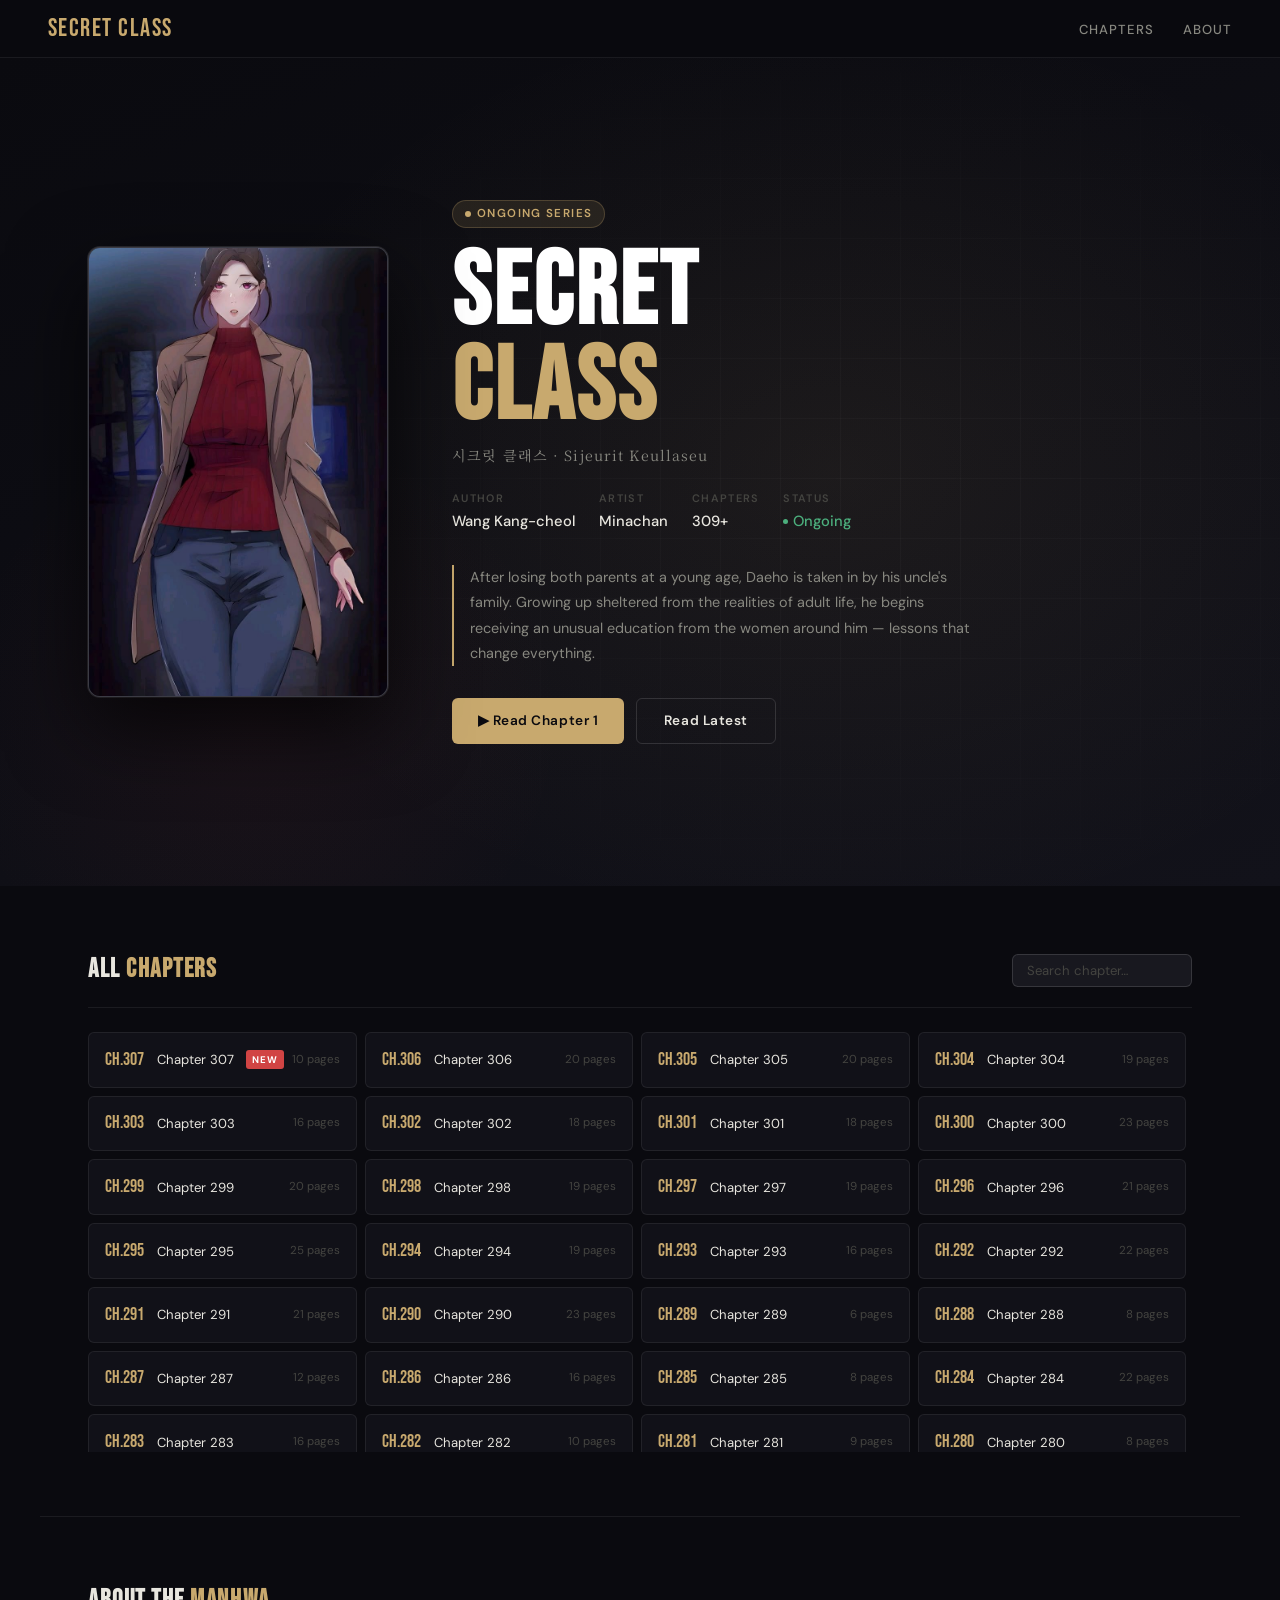
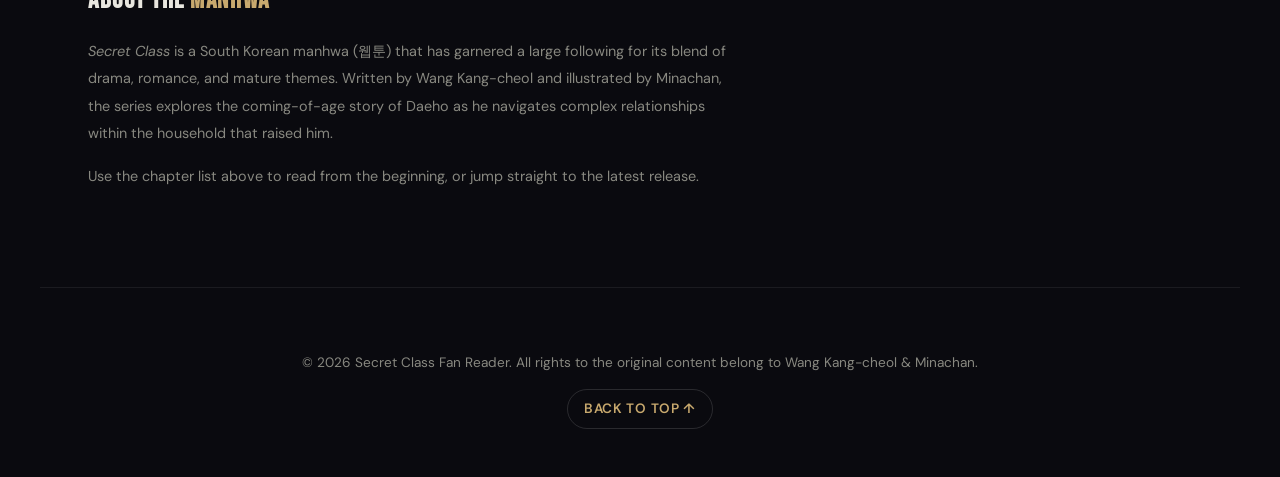
==== index.html @ 55ec83dc "Configure CDN for image hosting" ====
<!DOCTYPE html>
<html lang="en">
<head>
<meta charset="UTF-8" />
<meta name="viewport" content="width=device-width, initial-scale=1.0" />
<title>Secret Class – Read Manhwa Online Free</title>
<meta name="description" content="Read Secret Class manhwa online for free in English. All chapters available with fastest updates." />
<meta property="og:title" content="Secret Class – Read Manhwa Online Free" />
<meta property="og:description" content="Read Secret Class manhwa online for free. Fast updates, all chapters." />
<meta property="og:type" content="website" />
<meta property="og:url" content="https://readsecretclassonline.com/" />
<meta property="og:image" content="https://images.readsecretclassonline.com/web-app-manifest-512x512.png" />
<link rel="canonical" href="https://readsecretclassonline.com/" />
<link rel="icon" type="image/x-icon" href="/favicon.ico" />
<link rel="icon" type="image/png" sizes="96x96" href="/favicon-96x96.png" />
<link rel="icon" type="image/svg+xml" href="/favicon.svg" />
<link rel="apple-touch-icon" sizes="180x180" href="/apple-touch-icon.png" />
<link rel="manifest" href="/site.webmanifest" />
<meta name="theme-color" content="#0e0e0e" />
<meta name="twitter:card" content="summary_large_image" />
<meta name="twitter:title" content="Secret Class – Read Manhwa Online Free" />
<meta name="twitter:description" content="Read Secret Class manhwa online for free. Fast updates, all chapters." />

<link rel="preconnect" href="https://fonts.googleapis.com" />
<link rel="preconnect" href="https://fonts.gstatic.com" crossorigin />
<link href="https://fonts.googleapis.com/css2?family=Bebas+Neue&family=Noto+Serif+KR:wght@400;600&family=DM+Sans:wght@300;400;500;600&display=swap" rel="stylesheet" />
<link rel="stylesheet" href="assets/styles.css" />

<!-- Series-level structured data — reader.js enhances with chapter list at runtime -->
<script type="application/ld+json">
{
  "@context": "https://schema.org",
  "@type":    "ComicSeries",
  "name":     "Secret Class",
  "author":   "Wang Kang-cheol",
  "artist":   "Minachan",
  "genre":    ["Romance", "Drama", "Mature", "School Life", "Slice of Life"],
  "status":   "Ongoing"
}
</script>
</head>
<body>

<!-- NAV -->
<nav class="nav">
  <a href="/" class="nav-brand">Secret Class</a>
  <ul class="nav-links">
    <li><a href="#chapters">Chapters</a></li>
    <li><a href="#about">About</a></li>
  </ul>
</nav>

<!-- HERO -->
<header class="hero" id="home">
  <div class="hero-bg"></div>
  <div class="hero-inner">

    <div class="hero-cover">
  <img src="assets/cover.webp" alt="Secret Class cover art" class="hero-cover-img">
</div>

    <div class="hero-content">
      <div class="hero-badge">
        <div class="dot"></div>
        Ongoing Series
      </div>

      <h1 class="hero-title">SECRET<br/><span>CLASS</span></h1>
      <p class="hero-subtitle">시크릿 클래스 · Sijeurit Keullaseu</p>

      <div class="hero-meta">
        <div class="meta-item">
          <span class="meta-label">Author</span>
          <span class="meta-value">Wang Kang-cheol</span>
        </div>
        <div class="meta-item">
          <span class="meta-label">Artist</span>
          <span class="meta-value">Minachan</span>
        </div>
        <div class="meta-item">
          <span class="meta-label">Chapters</span>
          <span class="meta-value" id="chapters-count">…</span>
        </div>
        <div class="meta-item">
          <span class="meta-label">Status</span>
          <span class="meta-value status-ongoing">
            <div class="status-dot"></div> Ongoing
          </span>
        </div>
        <div class="meta-item" id="last-update-wrap" style="display:none;">
          <span class="meta-label">Last Read</span>
          <span class="meta-value" id="last-read">
            <a href="#" id="last-read-link">—</a>
          </span>
        </div>
      </div>

      <p class="hero-desc">
        After losing both parents at a young age, Daeho is taken in by his uncle's family.
        Growing up sheltered from the realities of adult life, he begins receiving an unusual
        education from the women around him — lessons that change everything.
      </p>

      <div class="hero-actions">
        <a href="/chapter/001/" class="btn btn-primary" id="btn-chapter-1">
          ▶ Read Chapter 1
        </a>
        <a href="#" class="btn btn-ghost" id="btn-latest">
          Read Latest
        </a>
        <a href="#" class="btn btn-ghost" id="btn-continue" style="display:none;">
          ↪ Continue Reading
        </a>
      </div>
    </div>

  </div>
</header>

<!-- CHAPTER LIST (server-rendered, indexed by Google) -->
<main>
  <section class="section" id="chapters">
    <div class="section-header">
      <h2 class="section-title">All <span>Chapters</span></h2>
      <div class="chapter-search">
        <input
          class="search-input"
          type="search"
          placeholder="Search chapter…"
          id="search-box"
          autocomplete="off"
          aria-label="Filter chapter list"
        />
      </div>
    </div>

    <div class="chapter-grid" id="chapter-grid">
      <!-- JS appends <a class="chapter-item"> tags here. We also render a
           static fallback below for crawlers + JS-off visitors. -->
      <noscript>
        <p style="color:var(--muted);">
          This site needs JavaScript to render the chapter list.
          Please enable JavaScript, or <a href="chapters.json" style="color:var(--accent);">view the chapter manifest directly</a>.
        </p>
      </noscript>
    </div>
  </section>

  <section class="section" id="about" style="border-top: 1px solid var(--border);">
    <div style="max-width:640px;">
      <h2 class="section-title" style="margin-bottom:1rem;">About the <span>Manhwa</span></h2>
      <p style="color:var(--muted); line-height:1.9; font-size:0.9rem;">
        <em>Secret Class</em> is a South Korean manhwa (웹툰) that has garnered a large following
        for its blend of drama, romance, and mature themes. Written by Wang Kang-cheol and
        illustrated by Minachan, the series explores the coming-of-age story of Daeho as he
        navigates complex relationships within the household that raised him.
      </p>
      <p style="color:var(--muted); line-height:1.9; font-size:0.9rem; margin-top:1rem;">
        Use the chapter list above to read from the beginning, or jump straight to the latest release.
      </p>
    </div>
  </section>
</main>

<!-- FOOTER -->
<footer>
  <span>© 2026 Secret Class Fan Reader. All rights to the original content belong to Wang Kang-cheol &amp; Minachan.</span>
  <span><a href="#">Back to top ↑</a></span>
</footer>

<button class="back-to-top" id="back-to-top" aria-label="Back to top">
  <svg width="24" height="24" viewBox="0 0 24 24" fill="none" stroke="currentColor" stroke-width="2" stroke-linecap="round" stroke-linejoin="round"><path d="M18 15l-6-6-6 6"/></svg>
</button>

<!-- Landing-page enhancements: fetch chapters.json, render list, wire CTAs -->
<script src="assets/landing.js"></script>
</body>
</html>
---- assets/styles.css ----
/* ─── TOKENS ─────────────────────────────────────────────── */
:root {
  --bg:        #0a0a0f;
  --bg2:       #111118;
  --bg3:       #18181f;
  --surface:   #1e1e28;
  --border:    rgba(255,255,255,0.07);
  --border2:   rgba(255,255,255,0.13);
  --accent:    #c8a96e;
  --accent2:   #e8c98e;
  --red:       #d14444;
  --text:      #e8e6df;
  --muted:     #888880;
  --faint:     #444440;
  --radius:    6px;
  --radius-lg: 12px;
}

*, *::before, *::after { box-sizing: border-box; margin: 0; padding: 0; }

html { scroll-behavior: smooth; }

@media (max-width: 640px) {
  html { scroll-behavior: auto; }
}

body {
  background: var(--bg);
  color: var(--text);
  font-family: 'DM Sans', sans-serif;
  font-size: 15px;
  line-height: 1.6;
  min-height: 100vh;
}

a { color: inherit; text-decoration: none; }
img { display: block; max-width: 100%; }

/* ─── NAV ─────────────────────────────────────────────────── */
.nav {
  position: sticky; top: 0; z-index: 100;
  background: rgba(10,10,15,0.88);
  backdrop-filter: blur(14px);
  border-bottom: 1px solid var(--border);
  padding: 0 clamp(1rem, 4vw, 3rem);
  display: flex; align-items: center; justify-content: space-between;
  height: 58px;
}

.nav-brand {
  font-family: 'Bebas Neue', sans-serif;
  font-size: 1.55rem;
  letter-spacing: 0.06em;
  color: var(--accent);
}

.nav-links {
  display: flex; gap: 1.8rem;
  list-style: none;
}

.nav-links a {
  font-size: 0.82rem;
  font-weight: 500;
  letter-spacing: 0.08em;
  text-transform: uppercase;
  color: var(--muted);
  transition: color .2s;
}
.nav-links a:hover { color: var(--accent); }

/* ─── HERO ────────────────────────────────────────────────── */
.hero {
  position: relative;
  min-height: 92vh;
  display: flex; align-items: center;
  overflow: hidden;
}

.hero-bg {
  position: absolute; inset: 0;
  background:
    radial-gradient(ellipse 70% 80% at 65% 50%, rgba(200,169,110,0.08) 0%, transparent 70%),
    radial-gradient(ellipse 40% 60% at 20% 80%, rgba(209,68,68,0.06) 0%, transparent 60%),
    linear-gradient(160deg, #0a0a0f 0%, #12121a 100%);
}

.hero-bg::after {
  content: '';
  position: absolute; inset: 0;
  background-image:
    linear-gradient(var(--border) 1px, transparent 1px),
    linear-gradient(90deg, var(--border) 1px, transparent 1px);
  background-size: 60px 60px;
  mask-image: radial-gradient(ellipse 80% 80% at 70% 50%, black 0%, transparent 70%);
  opacity: 0.4;
}

.hero-inner {
  position: relative;
  display: flex; align-items: center; gap: 5vw;
  width: 100%; max-width: 1200px;
  margin: 0 auto;
  padding: clamp(3rem,8vh,6rem) clamp(1rem,4vw,3rem);
}

.hero-cover {
  flex: 0 0 auto;
  width: clamp(200px, 24vw, 300px);
  aspect-ratio: 2/3;
  background: var(--surface);
  border-radius: var(--radius-lg);
  border: 1px solid var(--border2);
  overflow: hidden;
  position: relative;
  box-shadow: 0 30px 80px rgba(0,0,0,0.7), 0 0 0 1px var(--border2);
}

.hero-cover-placeholder {
  position: absolute; inset: 0;
  display: flex; flex-direction: column;
  align-items: center; justify-content: center; gap: 10px;
  background: linear-gradient(145deg, #1a1a24 0%, #0f0f16 100%);
  color: var(--faint);
  font-size: 0.72rem;
  letter-spacing: 0.1em;
  text-transform: uppercase;
}

.cover-art-label {
  font-family: 'Bebas Neue', sans-serif;
  font-size: 2.8rem;
  color: var(--border2);
  letter-spacing: 0.05em;
  text-align: center;
  line-height: 1;
  padding: 0 1rem;
}

.hero-content { flex: 1 1 0; min-width: 0; }

.hero-badge {
  display: inline-flex; align-items: center; gap: 6px;
  background: rgba(200,169,110,0.12);
  border: 1px solid rgba(200,169,110,0.25);
  color: var(--accent);
  font-size: 0.72rem;
  font-weight: 600;
  letter-spacing: 0.12em;
  text-transform: uppercase;
  padding: 4px 12px;
  border-radius: 20px;
  margin-bottom: 1.2rem;
}

.dot { width: 6px; height: 6px; border-radius: 50%; background: var(--accent); animation: pulse 2s infinite; }
@keyframes pulse { 0%,100% { opacity: 1; } 50% { opacity: 0.3; } }

.hero-title {
  font-family: 'Bebas Neue', sans-serif;
  font-size: clamp(3.5rem, 8vw, 7rem);
  letter-spacing: 0.03em;
  line-height: 0.92;
  color: #fff;
  margin-bottom: 0.5rem;
}

.hero-title span { color: var(--accent); }

.hero-subtitle {
  font-family: 'Noto Serif KR', serif;
  font-size: 0.88rem;
  color: var(--muted);
  letter-spacing: 0.08em;
  margin-bottom: 1.5rem;
}

.hero-meta {
  display: flex; flex-wrap: wrap; gap: 1.5rem;
  margin-bottom: 2rem;
}

.meta-item { display: flex; flex-direction: column; gap: 2px; }
.meta-label { font-size: 0.68rem; font-weight: 600; letter-spacing: 0.12em; text-transform: uppercase; color: var(--faint); }
.meta-value { font-size: 0.92rem; font-weight: 500; color: var(--text); }

.status-ongoing {
  color: #4caf7d;
  display: flex; align-items: center; gap: 5px;
}
.status-dot { width: 5px; height: 5px; border-radius: 50%; background: #4caf7d; animation: pulse 2s infinite; }

.hero-desc {
  font-size: 0.9rem;
  color: var(--muted);
  line-height: 1.75;
  max-width: 520px;
  margin-bottom: 2rem;
  border-left: 2px solid var(--accent);
  padding-left: 1rem;
}

.hero-actions {
  display: flex; flex-wrap: wrap; gap: 0.75rem;
}

.btn {
  display: inline-flex; align-items: center; gap: 8px;
  padding: 0.7rem 1.6rem;
  border-radius: var(--radius);
  font-size: 0.85rem;
  font-weight: 600;
  letter-spacing: 0.04em;
  cursor: pointer;
  transition: all .2s;
  border: none;
  min-width: 140px;
  justify-content: center;
}

.btn-primary {
  background: var(--accent);
  color: #0a0a0f;
}
.btn-primary:hover { background: var(--accent2); transform: translateY(-1px); }

.btn-ghost {
  background: transparent;
  color: var(--text);
  border: 1px solid var(--border2);
}
.btn-ghost:hover { border-color: var(--accent); color: var(--accent); }

/* ─── BREADCRUMBS ────────────────────────────────────────── */
.breadcrumbs {
  max-width: 1200px;
  margin: 0 auto;
  padding: 1.2rem clamp(1rem,4vw,3rem) 0;
  font-size: 0.78rem;
  color: var(--muted);
  letter-spacing: 0.04em;
}
.breadcrumbs a { color: var(--accent); }
.breadcrumbs a:hover { text-decoration: underline; }
.breadcrumbs .sep { margin: 0 0.4rem; opacity: 0.4; }

/* ─── CHAPTER LIST ────────────────────────────────────────── */
.section {
  max-width: 1200px; margin: 0 auto;
  padding: clamp(2rem,5vw,4rem) clamp(1rem,4vw,3rem);
}

.section-header {
  display: flex; align-items: center; justify-content: space-between;
  margin-bottom: 1.5rem;
  padding-bottom: 1rem;
  border-bottom: 1px solid var(--border);
}

.section-title {
  font-family: 'Bebas Neue', sans-serif;
  font-size: 1.6rem;
  letter-spacing: 0.06em;
  color: var(--text);
}

.section-title span { color: var(--accent); }

.chapter-search {
  display: flex; align-items: center; gap: 10px;
}

.search-input {
  background: var(--bg3);
  border: 1px solid var(--border2);
  color: var(--text);
  border-radius: var(--radius);
  padding: 0.45rem 0.9rem;
  font-size: 0.82rem;
  font-family: inherit;
  outline: none;
  width: 180px;
  transition: border-color .2s;
}
.search-input::placeholder { color: var(--faint); }
.search-input:focus { border-color: var(--accent); }

.chapter-grid {
  display: grid;
  grid-template-columns: repeat(auto-fill, minmax(260px, 1fr));
  gap: 8px;
  max-height: 420px;
  overflow-y: auto;
  padding-right: 6px;
}

/* Optional: custom scrollbar for dark theme */
.chapter-grid::-webkit-scrollbar {
  width: 6px;
}
.chapter-grid::-webkit-scrollbar-track {
  background: var(--bg2);
  border-radius: 4px;
}
.chapter-grid::-webkit-scrollbar-thumb {
  background: var(--border2);
  border-radius: 4px;
}
.chapter-grid::-webkit-scrollbar-thumb:hover {
  background: var(--accent);
}

.chapter-item {
  display: flex; align-items: center; justify-content: space-between;
  background: var(--bg2);
  border: 1px solid var(--border);
  border-radius: var(--radius);
  padding: 0.8rem 1rem;
  cursor: pointer;
  transition: all .18s;
  text-decoration: none;
  color: inherit;
}

.chapter-item:hover {
  background: var(--surface);
  border-color: var(--accent);
  transform: translateX(3px);
}

.chapter-num {
  font-family: 'Bebas Neue', sans-serif;
  font-size: 1.1rem;
  color: var(--accent);
  min-width: 52px;
}

.chapter-name {
  flex: 1;
  font-size: 0.82rem;
  color: var(--text);
  overflow: hidden;
  text-overflow: ellipsis;
  white-space: nowrap;
}

.chapter-date {
  font-size: 0.72rem;
  color: var(--faint);
  white-space: nowrap;
  margin-left: 8px;
}

.new-badge {
  background: var(--red);
  color: #fff;
  font-size: 0.6rem;
  font-weight: 700;
  letter-spacing: 0.08em;
  text-transform: uppercase;
  padding: 2px 6px;
  border-radius: 3px;
  margin-left: 6px;
  flex-shrink: 0;
}

.chapter-dropdown {
  background: var(--bg3);
  border: 1px solid var(--border2);
  color: var(--text);
  border-radius: var(--radius);
  padding: 0.6rem 1rem;
  font-size: 0.85rem;
  font-family: inherit;
  cursor: pointer;
  outline: none;
  min-width: 120px;
  transition: border-color .2s;
}

.chapter-dropdown:focus {
  border-color: var(--accent);
}

.chapter-dropdown option {
  background: var(--bg2);
  color: var(--text);
}

.show-more-row {
  grid-column: 1 / -1;
  display: flex; justify-content: center;
  padding-top: 0.5rem;
}

/* ─── FOOTER ──────────────────────────────────────────────── */
footer {
  border-top: 1px solid var(--border);
  padding: 2rem clamp(1rem,4vw,3rem);
  display: flex; flex-wrap: wrap; align-items: center; justify-content: space-between;
  gap: 1rem;
  color: var(--faint);
  font-size: 0.78rem;
  max-width: 1200px;
  margin: 0 auto;
}

footer a { color: var(--accent); }

/* ─── CHAPTER READER PAGE ─────────────────────────────────── */
.reader-page {
  max-width: 820px;
  margin: 0 auto;
  padding: 1.5rem clamp(0.5rem, 2vw, 1rem) 5rem;
  display: flex; flex-direction: column; align-items: center;
  gap: 6px;
}

.reader-page img {
  width: 100%;
  height: auto;
  border-radius: 4px;
  background: var(--bg3);
}

.reader-chapter-header {
  max-width: 820px;
  margin: 0 auto;
  padding: 1.5rem clamp(1rem,4vw,3rem) 1rem;
  text-align: center;
}
.reader-chapter-header h1 {
  font-family: 'Bebas Neue', sans-serif;
  font-size: clamp(2rem, 5vw, 3rem);
  letter-spacing: 0.04em;
  color: #fff;
  margin-bottom: 0.3rem;
}
.reader-chapter-header .sub {
  color: var(--muted);
  font-size: 0.85rem;
  letter-spacing: 0.04em;
}

.chapter-nav {
  max-width: 820px;
  margin: 0 auto;
  padding: 0 clamp(1rem,4vw,3rem) 2rem;
  display: flex; justify-content: space-between; align-items: center; gap: 0.75rem;
}
.chapter-nav a, .chapter-nav span {
  display: inline-flex; align-items: center; gap: 6px;
  padding: 0.6rem 1.2rem;
  border: 1px solid var(--border2);
  border-radius: var(--radius);
  font-size: 0.85rem;
  font-weight: 500;
  color: var(--text);
  transition: all .2s;
}

/* ─── SHARE WIDGET ───────────────────────────────────────────── */
.share-widget {
  max-width: 820px;
  margin: 3rem auto 1rem;
  text-align: center;
}
.share-widget h3 {
  font-family: 'DM Sans', sans-serif;
  font-size: 1.1rem;
  color: var(--muted);
  margin-bottom: 1.2rem;
  font-weight: 500;
}
.share-buttons {
  display: flex;
  justify-content: center;
  gap: 1rem;
  flex-wrap: wrap;
}
.share-btn {
  display: inline-flex;
  align-items: center;
  gap: 0.5rem;
  padding: 0.6rem 1.2rem;
  border-radius: 999px;
  font-size: 0.85rem;
  font-weight: 600;
  color: #fff !important;
  transition: transform 0.2s, box-shadow 0.2s;
}
.share-btn:hover {
  transform: translateY(-2px);
  box-shadow: 0 4px 12px rgba(0,0,0,0.3);
}
.share-btn.twitter { background: #1DA1F2; }
.share-btn.facebook { background: #1877F2; }
.share-btn.reddit { background: #FF4500; }

/* ─── SEO TEXT BLOCK (card style) ───────────────────────── */
.chapter-seo {
  max-width: 820px;
  margin: 2rem auto;
  padding: 2rem;
  background: linear-gradient(145deg, var(--bg2) 0%, rgba(200,169,110,0.03) 100%);
  border: 1px solid var(--border);
  border-radius: var(--radius-lg);
  box-shadow: 0 8px 32px rgba(0,0,0,0.2);
}

.chapter-seo h2 {
  font-family: 'Bebas Neue', sans-serif;
  font-size: 1.6rem;
  letter-spacing: 0.03em;
  color: var(--accent);
  margin-bottom: 1rem;
  display: flex;
  align-items: center;
  gap: 0.5rem;
}

.chapter-seo h2::before {
  content: '';
  display: block;
  width: 4px;
  height: 1.2em;
  background: var(--accent);
  border-radius: 4px;
}

.seo-content p {
  color: var(--muted);
  font-size: 0.95rem;
  line-height: 1.7;
  margin-bottom: 0.5rem;
}

.seo-content p strong {
  color: var(--text);
  font-weight: 600;
}

.seo-disclaimer {
  font-size: 0.8rem !important;
  opacity: 0.7;
  margin-top: 1rem;
}

.seo-tags {
  margin-top: 1.5rem;
  padding-top: 1.5rem;
  border-top: 1px dashed var(--border2);
  display: flex;
  flex-wrap: wrap;
  gap: 0.5rem;
}

/* ─── LATEST CHAPTERS WIDGET (card style) ────────────────── */
.latest-widget {
  max-width: 820px;
  margin: 0 auto 4rem auto;
  background: var(--bg2);
  border: 1px solid var(--border);
  border-radius: var(--radius-lg);
  padding: 2rem;
  box-shadow: 0 8px 32px rgba(0,0,0,0.2);
}

.latest-header {
  display: flex;
  justify-content: space-between;
  align-items: center;
  margin-bottom: 1.5rem;
}

.latest-header h3 {
  font-family: 'Bebas Neue', sans-serif;
  font-size: 1.4rem;
  letter-spacing: 0.05em;
  color: var(--text);
}

.view-all-link {
  font-size: 0.85rem;
  font-weight: 600;
  color: var(--accent);
  text-transform: uppercase;
  letter-spacing: 0.05em;
  transition: color 0.2s;
}

.view-all-link:hover {
  color: var(--accent2);
}

.latest-list {
  list-style: none;
  display: grid;
  grid-template-columns: repeat(auto-fill, minmax(130px, 1fr));
  gap: 0.8rem;
}

.latest-list li a {
  display: flex;
  align-items: center;
  justify-content: center;
  gap: 0.4rem;
  background: var(--bg3);
  padding: 0.8rem 1rem;
  border-radius: var(--radius);
  border: 1px solid transparent;
  text-align: center;
  transition: all 0.2s ease;
}

.latest-list li a:hover {
  background: var(--surface);
  border-color: var(--accent);
  transform: translateY(-2px);
  box-shadow: 0 4px 12px rgba(200,169,110,0.15);
}

.ch-prefix {
  font-size: 0.8rem;
  color: var(--muted);
  text-transform: uppercase;
  letter-spacing: 0.05em;
}

.ch-num {
  font-size: 1.1rem;
  font-weight: 600;
  color: var(--accent);
}

/* Mobile adjustments */
@media (max-width: 640px) {
  .chapter-seo,
  .latest-widget {
    margin-left: 1rem;
    margin-right: 1rem;
    padding: 1rem;
  }
  .latest-widget ul {
    grid-template-columns: repeat(auto-fill, minmax(100px, 1fr));
  }
}
/* New reader header styles */
.reader-header {
  max-width: 820px;
  margin: 1.5rem auto 0;
  padding: 0 clamp(1rem, 4vw, 3rem);
  border-bottom: 1px solid var(--border);
  padding-bottom: 1.5rem;
}

.reader-header-top {
  display: flex;
  align-items: baseline;
  gap: 1rem;
  flex-wrap: wrap;
  margin-bottom: 0.75rem;
}

.series-title {
  font-family: 'Bebas Neue', sans-serif;
  font-size: 1.2rem;
  letter-spacing: 0.06em;
  color: var(--accent);
}

.chapter-badge {
  background: var(--bg3);
  padding: 0.2rem 0.6rem;
  border-radius: 20px;
  font-size: 0.75rem;
  font-weight: 500;
  color: var(--muted);
  border: 1px solid var(--border2);
}

.chapter-description {
  font-size: 0.9rem;
  line-height: 1.6;
  color: var(--muted);
  margin: 1rem 0 0.8rem;
}

.chapter-meta-tags {
  display: flex;
  flex-wrap: wrap;
  gap: 0.5rem;
  margin-bottom: 1rem;
}

.tag {
  background: var(--bg2);
  padding: 0.2rem 0.8rem;
  border-radius: 16px;
  font-size: 0.7rem;
  color: var(--accent);
  border: 1px solid var(--border2);
}

.author-credit {
  font-size: 0.7rem;
  color: var(--faint);
  margin-left: 0.5rem;
}

.chapter-actions {
  display: flex;
  gap: 1rem;
  margin-top: 0.5rem;
}
/* Make dropdown fit nicely inside the new header actions */
.chapter-actions .chapter-dropdown {
  background: var(--bg2);
  border: 1px solid var(--border2);
  color: var(--text);
  border-radius: 20px;
  padding: 0.4rem 1rem;
  font-size: 0.8rem;
  font-family: inherit;
  cursor: pointer;
  outline: none;
  min-width: 100px;
  text-align: center;
}

.chapter-actions .chapter-dropdown:hover {
  border-color: var(--accent);
}

/* On mobile, adjust spacing */
@media (max-width: 640px) {
  .chapter-actions {
    flex-wrap: wrap;
    justify-content: center;
  }
}

.chapter-nav-btn {
  background: var(--bg2);
  border: 1px solid var(--border2);
  padding: 0.4rem 1rem;
  border-radius: 20px;
  font-size: 0.8rem;
  font-weight: 500;
  transition: all 0.2s;
}

.chapter-nav-btn:hover {
  border-color: var(--accent);
  color: var(--accent);
}
.chapter-nav a:hover { border-color: var(--accent); color: var(--accent); }
.chapter-nav .disabled { opacity: 0.35; pointer-events: none; }


/* latest-chapters widget */
.latest-widget {
  max-width: 820px;
  margin: 2rem auto;
  padding: 1.5rem clamp(1rem,4vw,3rem);
  border-top: 1px solid var(--border);
}
.latest-widget h2 {
  font-family: 'Bebas Neue', sans-serif;
  color: var(--text);
  font-size: 1.3rem;
  letter-spacing: 0.05em;
  margin-bottom: 1rem;
}
.latest-widget h2 span { color: var(--accent); }
.latest-widget ul { list-style: none; display: grid; grid-template-columns: repeat(auto-fill, minmax(180px, 1fr)); gap: 0.5rem 1rem; }
.latest-widget li a { color: var(--muted); font-size: 0.85rem; display: block; padding: 0.3rem 0; transition: color .2s; }
.latest-widget li a:hover { color: var(--accent); }

/* ─── PROGRESS BAR ─────────────────────────────────────────── */
.reader-progress-bar {
  position: fixed;
  top: 0;
  left: 0;
  height: 3px;
  background: linear-gradient(90deg, var(--accent), var(--accent2));
  width: 0%;
  transition: width 0.15s linear;
  z-index: 200;
}

.reader-progress-text {
  font-size: 0.82rem;
  color: var(--accent);
  font-weight: 600;
  letter-spacing: 0.08em;
  white-space: nowrap;
  display: flex;
  align-items: center;
}

/* ─── READING MODE ─────────────────────────────────────────── */
body.reading-mode nav.nav,
body.reading-mode footer,
body.reading-mode .chapter-nav,
body.reading-mode .chapter-seo,
body.reading-mode .latest-widget,
body.reading-mode .reader-chapter-header {
  display: none !important;
}

body.reading-mode #reader-pages {
  padding-top: 0;
}

body.reading-mode #reader-pages img {
  margin: 0 auto;
  display: block;
}

/* ─── RESPONSIVE ──────────────────────────────────────────── */
@media (max-width: 640px) {
  .nav-links { display: none; }
  .hero-inner { flex-direction: column; text-align: center; }
  .hero-cover { width: 55vw; }
  .hero-desc { border-left: none; border-top: 2px solid var(--accent); padding: 1rem 0 0; }
  .hero-actions { justify-content: center; }
  .chapter-grid { grid-template-columns: 1fr; }
  .chapter-nav { justify-content: space-between; gap: 0.4rem; }
  .latest-widget ul { grid-template-columns: 1fr 1fr; }
  .chapter-nav a, .chapter-nav span {
    padding: 0.5rem 0.8rem;
    font-size: 0.78rem;
    min-width: auto;
    flex: 1;
  }
  .chapter-dropdown { min-width: 70px; padding: 0.45rem 0.6rem; font-size: 0.75rem; flex: 1; }
}

/* Very small screens - dropdown more compact */
@media (max-width: 372px) {
  .chapter-nav {
    gap: 0.25rem;
  }
  .chapter-nav a, .chapter-nav span {
    padding: 0.35rem 0.5rem;
    font-size: 0.68rem;
  }
  .chapter-dropdown {
    min-width: 60px;
    padding: 0.3rem 0.4rem;
    font-size: 0.65rem;
    flex: 1;
  }
}

@media (max-width: 640px) {
  .chapter-grid {
    max-height: 360px;
  }
}
/* ═══════════════════════════════════════════════════════════════

/* ═══════════════════════════════════════════════════════════════
   PANELVERSE-STYLE READER  (accurate recreation)
   ═══════════════════════════════════════════════════════════════ */

/* Outer wrapper — centres everything, max 820px */
.pv-reader-wrap {
  max-width: 820px;
  margin: 2rem auto 0;
  padding: 0 clamp(1rem, 4vw, 2rem);
}

/* ── H1 title (centered, plain weight like PV) ─────────────── */
.pv-title {
  font-family: 'DM Sans', sans-serif;
  font-size: clamp(1.3rem, 3.5vw, 1.75rem);
  font-weight: 600;
  color: var(--text);
  text-align: center;
  margin-bottom: 1rem;
  line-height: 1.3;
}

/* ── Info card (bordered box: breadcrumbs + desc + tags) ────── */
.pv-info-card {
  background: var(--bg2);
  border: 1px solid var(--border2);
  border-radius: var(--radius-lg);
  padding: 1.25rem 1.5rem;
  margin-bottom: 1rem;
  text-align: center;
}

.pv-breadcrumbs {
  display: flex;
  align-items: center;
  justify-content: center;
  flex-wrap: wrap;
  font-size: 0.8rem;
  color: var(--muted);
  margin-bottom: 0.75rem;
}
.pv-breadcrumbs a { color: var(--accent); transition: color 0.15s; }
.pv-breadcrumbs a:hover { color: var(--accent2); text-decoration: underline; }
.pv-sep { margin: 0 0.35rem; color: var(--faint); }

.pv-description {
  font-size: 0.875rem;
  line-height: 1.7;
  color: var(--muted);
  margin-bottom: 0.9rem;
  max-width: 600px;
  margin-left: auto;
  margin-right: auto;
}
.pv-description strong { color: var(--text); }

.pv-tags {
  display: flex;
  flex-wrap: wrap;
  align-items: center;
  justify-content: center;
  gap: 0.4rem;
}
.pv-tag {
  background: transparent;
  border: 1px solid var(--border2);
  color: var(--muted);
  font-size: 0.72rem;
  font-weight: 500;
  padding: 0.18rem 0.7rem;
  border-radius: 20px;
}
.pv-tag-status {
  color: #4caf7d;
  border-color: rgba(76,175,125,0.4);
}
.pv-author-line {
  font-size: 0.72rem;
  color: var(--faint);
  margin-top: 0.6rem;
}

/* ── Controls row: ‹Prev  [Chapter ▾]  Next› ───────────────── */
.pv-controls {
  display: flex;
  justify-content: space-between;
  align-items: center;
  gap: 0.6rem;
  margin-bottom: 0.25rem;
}

.pv-prev-next {
  display: flex;
  gap: 0.6rem;
  flex-shrink: 0;
}

.pv-controls-bottom {
  max-width: 820px;
  margin: 1rem auto 0;
  padding: 0 clamp(1rem, 4vw, 2rem);
}

/* Pill nav buttons */
.pv-pill {
  flex: 0 0 auto;
  display: inline-flex;
  align-items: center;
  padding: 0.5rem 1.1rem;
  border: 1px solid var(--border2);
  border-radius: 999px;
  font-size: 0.82rem;
  font-weight: 600;
  color: var(--text);
  background: var(--bg2);
  transition: background 0.15s, border-color 0.15s, color 0.15s;
  cursor: pointer;
  text-decoration: none;
  white-space: nowrap;
}
.pv-pill:hover:not(.pv-pill-disabled) {
  background: var(--surface);
  border-color: var(--accent);
  color: var(--accent);
}
.pv-pill-disabled {
  opacity: 0.35;
  pointer-events: none;
  cursor: default;
}
.pv-next {
  background: var(--accent);
  color: #0a0a0f;
  border-color: var(--accent);
}
.pv-next:hover:not(.pv-pill-disabled) {
  background: var(--accent2);
  border-color: var(--accent2);
  color: #0a0a0f;
}
.pv-next.pv-pill-disabled {
  background: var(--bg2);
  color: var(--muted);
  border-color: var(--border2);
}

/* ── Dropdown wrapper ───────────────────────────────────────── */
.pv-dropdown-wrap {
  position: relative;
  flex: 0 0 auto;
  min-width: 140px;
}

/* Trigger button */
.pv-dropdown-btn {
  width: 100%;
  display: flex;
  align-items: center;
  justify-content: space-between;
  gap: 0.5rem;
  padding: 0.5rem 1.1rem;
  background: var(--bg2);
  border: 1px solid var(--border2);
  border-radius: 999px;
  color: var(--text);
  font-family: inherit;
  font-size: 0.82rem;
  font-weight: 600;
  cursor: pointer;
  transition: border-color 0.15s, background 0.15s;
  white-space: nowrap;
  overflow: hidden;
}
.pv-dropdown-btn:hover {
  border-color: var(--accent);
  background: var(--surface);
}
.pv-dropdown-btn[aria-expanded="true"] {
  border-color: var(--accent);
  border-bottom-left-radius: 8px;
  border-bottom-right-radius: 8px;
}
.pv-chevron {
  width: 11px;
  height: 8px;
  flex-shrink: 0;
  color: var(--muted);
  transition: transform 0.2s;
}
.pv-dropdown-btn[aria-expanded="true"] .pv-chevron {
  transform: rotate(180deg);
}

/* Dropdown panel */
.pv-dropdown-panel {
  position: absolute;
  top: calc(100% + 4px);
  left: 0;
  right: 0;
  z-index: 200;
  background: var(--bg2);
  border: 1px solid var(--border2);
  border-radius: var(--radius);
  max-height: 220px;
  overflow-y: auto;
  box-shadow: 0 8px 24px rgba(0,0,0,0.5);

  scrollbar-width: thin;
  scrollbar-color: var(--border2) transparent;
}
.pv-dropdown-panel::-webkit-scrollbar { width: 5px; }
.pv-dropdown-panel::-webkit-scrollbar-thumb { background: var(--border2); border-radius: 4px; }
.pv-dropdown-panel::-webkit-scrollbar-thumb:hover { background: var(--accent); }

.pv-chapter-list { list-style: none; padding: 0; margin: 0; }
.pv-chapter-list li { border-bottom: 1px solid var(--border); }
.pv-chapter-list li:last-child { border-bottom: none; }

.pv-chapter-list li a,
.pv-chapter-list li span {
  display: block;
  padding: 0.5rem 1rem;
  font-size: 0.82rem;
  color: var(--muted);
  transition: background 0.1s, color 0.1s;
}
.pv-chapter-list li a:hover { background: var(--surface); color: var(--text); }
.pv-chapter-list li.pv-current span {
  color: var(--accent);
  font-weight: 600;
  background: rgba(200,169,110,0.07);
}

/* ── Reading mode ───────────────────────────────────────────── */
body.reading-mode .pv-reader-wrap,
body.reading-mode .pv-controls,
body.reading-mode .pv-controls-bottom,
body.reading-mode nav.nav,
body.reading-mode footer,
body.reading-mode .chapter-seo,
body.reading-mode .latest-widget,
body.reading-mode .back-to-top { display: none !important; }

/* ── Mobile ─────────────────────────────────────────────────── */
@media (max-width: 640px) {
  .pv-info-card { padding: 1rem; text-align: left; }
  .pv-breadcrumbs, .pv-tags { justify-content: flex-start; }
  .pv-description { text-align: left; }
  .pv-pill { padding: 0.45rem 0.8rem; font-size: 0.78rem; }
  .pv-dropdown-btn { padding: 0.45rem 0.9rem; font-size: 0.78rem; }
}

/* ── Footer ─────────────────────────────────────────────────── */
footer {
  text-align: center;
  padding: 4rem 1rem 3rem;
  font-size: 0.85rem;
  color: var(--muted);
  border-top: 1px solid var(--border);
  margin-top: 2rem;
  display: flex;
  flex-direction: column;
  gap: 1rem;
  align-items: center;
}
footer p {
  opacity: 0.8;
}
footer span a { 
  display: inline-block;
  color: var(--accent);
  font-weight: 600;
  text-transform: uppercase;
  letter-spacing: 0.05em;
  padding: 0.5rem 1rem;
  border: 1px solid var(--border2);
  border-radius: 999px;
  transition: all 0.2s;
}
footer span a:hover {
  background: var(--surface);
  border-color: var(--accent);
  color: var(--accent2);
}

/* ─── BACK TO TOP BUTTON ─────────────────────────────────────── */
.back-to-top {
  position: fixed;
  bottom: 2rem;
  right: 2rem;
  width: 45px;
  height: 45px;
  background: var(--bg2);
  border: 1px solid var(--border2);
  border-radius: 50%;
  color: var(--accent);
  display: flex;
  align-items: center;
  justify-content: center;
  cursor: pointer;
  z-index: 1000;
  opacity: 0;
  visibility: hidden;
  transform: translateY(10px);
  transition: all 0.3s cubic-bezier(0.4, 0, 0.2, 1);
  box-shadow: 0 4px 12px rgba(0,0,0,0.3);
}

.back-to-top.visible {
  opacity: 1;
  visibility: visible;
  transform: translateY(0);
}

.back-to-top:hover {
  background: var(--surface);
  border-color: var(--accent);
  color: var(--accent2);
  transform: translateY(-3px);
}

@media (max-width: 640px) {
  .back-to-top {
    bottom: 1.5rem;
    right: 1.5rem;
    width: 40px;
    height: 40px;
  }
}
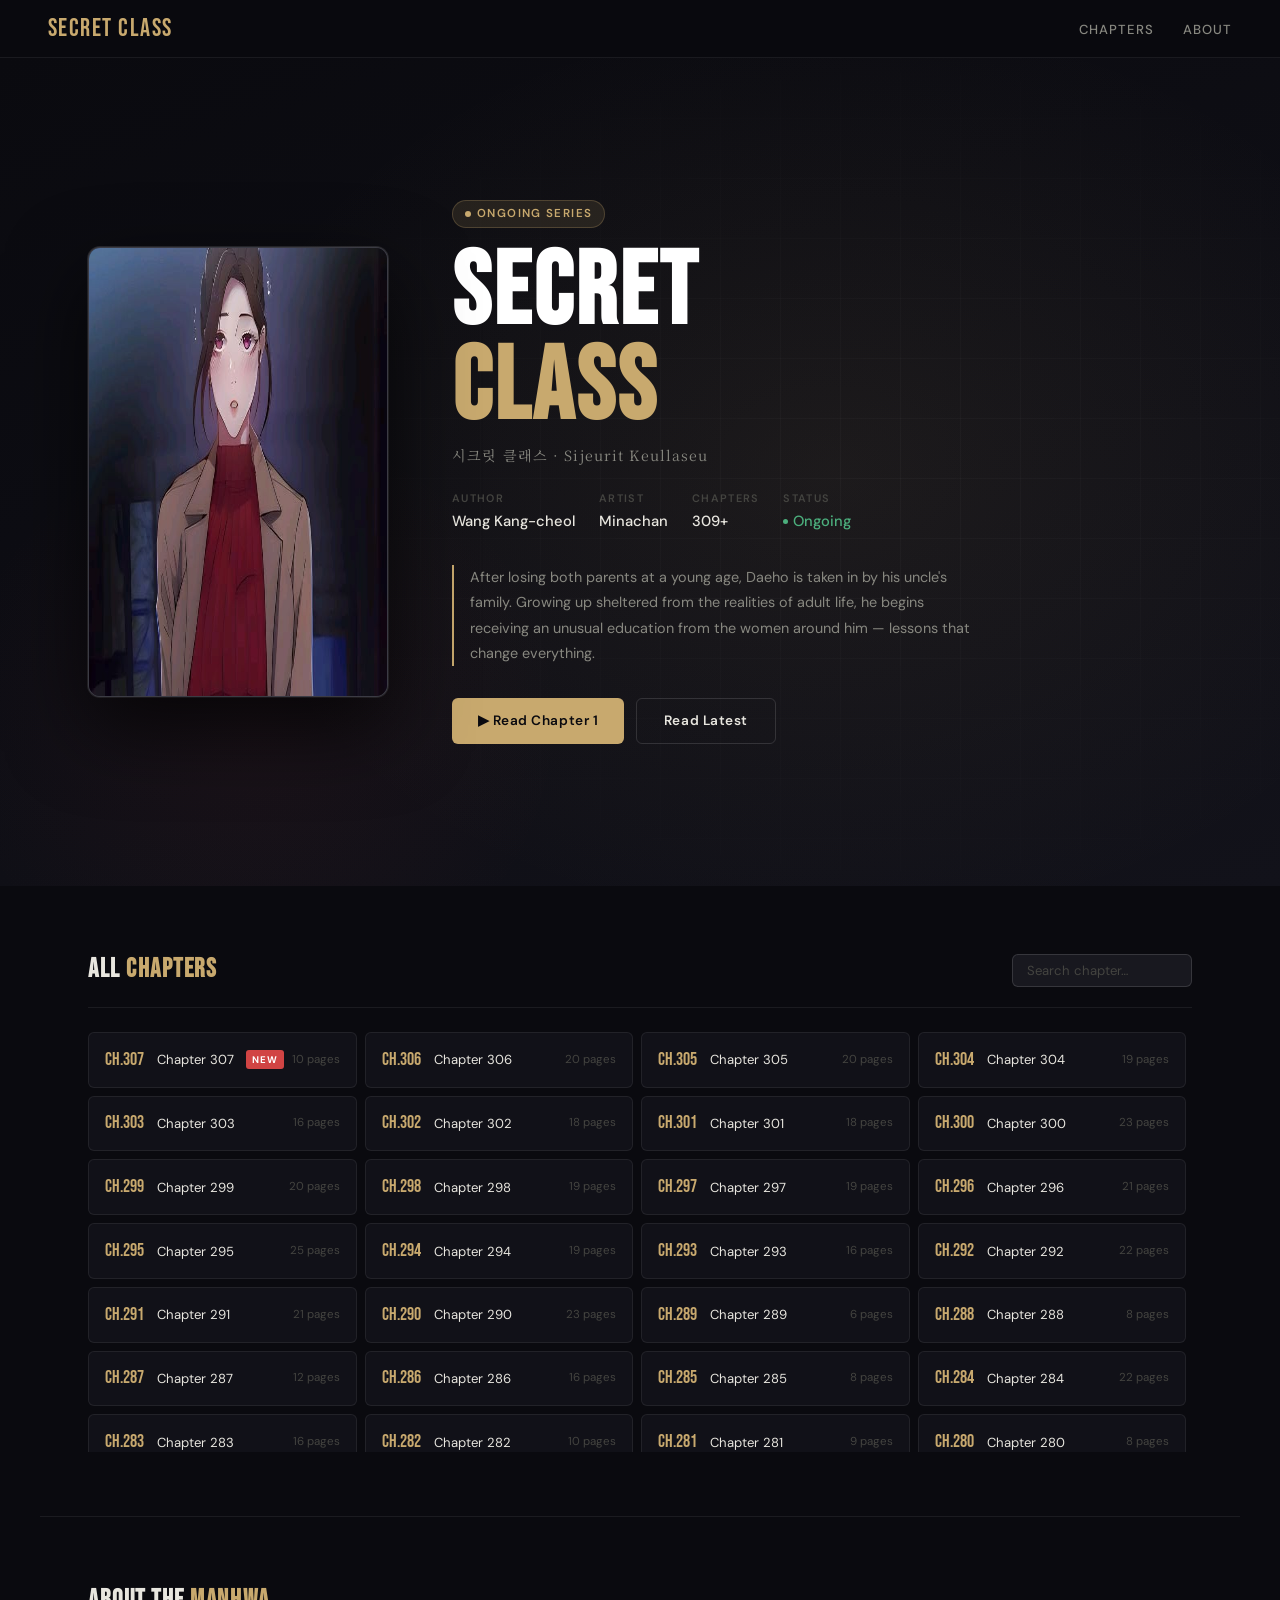
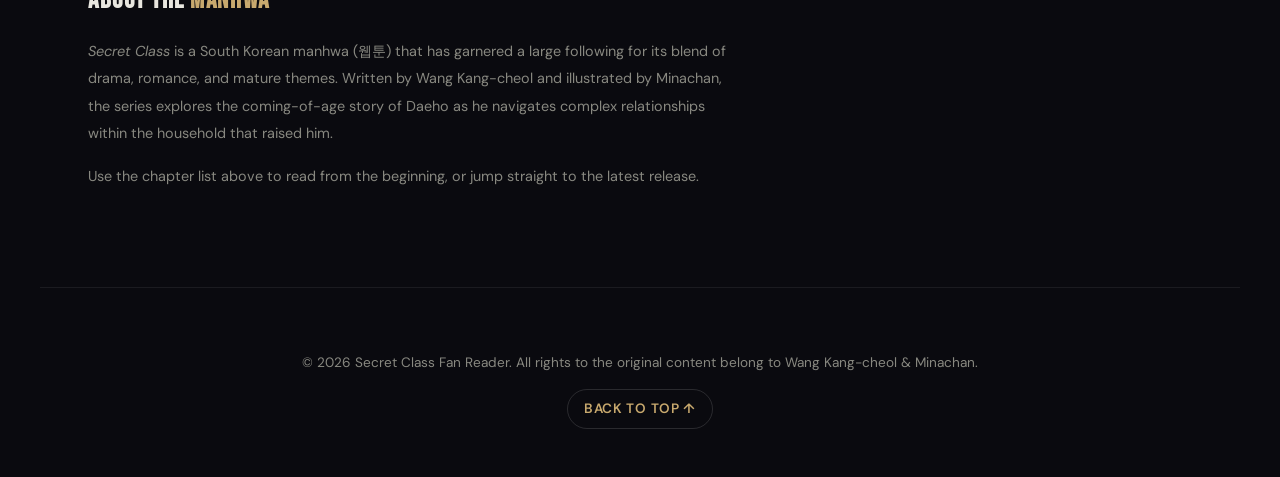
==== commit cf02ada3: "updated items" ====
--- a/index.html
+++ b/index.html
@@ -9,7 +9,7 @@
 <meta property="og:description" content="Read Secret Class manhwa online for free. Fast updates, all chapters." />
 <meta property="og:type" content="website" />
 <meta property="og:url" content="https://readsecretclassonline.com/" />
-<meta property="og:image" content="https://images.readsecretclassonline.com/web-app-manifest-512x512.png" />
+<meta property="og:image" content="https://cdn.readsecretclassonline.com/web-app-manifest-512x512.png" />
 <link rel="canonical" href="https://readsecretclassonline.com/" />
 <link rel="icon" type="image/x-icon" href="/favicon.ico" />
 <link rel="icon" type="image/png" sizes="96x96" href="/favicon-96x96.png" />
@@ -21,10 +21,13 @@
 <meta name="twitter:title" content="Secret Class – Read Manhwa Online Free" />
 <meta name="twitter:description" content="Read Secret Class manhwa online for free. Fast updates, all chapters." />
 
-<link rel="preconnect" href="https://fonts.googleapis.com" />
-<link rel="preconnect" href="https://fonts.gstatic.com" crossorigin />
-<link href="https://fonts.googleapis.com/css2?family=Bebas+Neue&family=Noto+Serif+KR:wght@400;600&family=DM+Sans:wght@300;400;500;600&display=swap" rel="stylesheet" />
-<link rel="stylesheet" href="assets/styles.css" />
+<link rel="preconnect" href="https://fonts.googleapis.com">
+<link rel="preconnect" href="https://fonts.gstatic.com" crossorigin>
+<link href="https://fonts.googleapis.com/css2?family=Bebas+Neue&family=DM+Sans:wght@300;400;500;600&family=Noto+Serif+KR:wght@400;600&display=swap" rel="stylesheet" media="print" onload="this.media='all'">
+<noscript>
+  <link href="https://fonts.googleapis.com/css2?family=Bebas+Neue&family=DM+Sans:wght@300;400;500;600&family=Noto+Serif+KR:wght@400;600&display=swap" rel="stylesheet">
+</noscript>
+<link rel="stylesheet" href="/assets/styles.css" />
 
 <!-- Series-level structured data — reader.js enhances with chapter list at runtime -->
 <script type="application/ld+json">
@@ -56,7 +59,7 @@
   <div class="hero-inner">
 
     <div class="hero-cover">
-  <img src="assets/cover.webp" alt="Secret Class cover art" class="hero-cover-img">
+  <img src="assets/cover.webp" width="736" height="1308" alt="Secret Class cover art" class="hero-cover-img" loading="eager" fetchpriority="high">
 </div>
 
     <div class="hero-content">
@@ -173,6 +176,6 @@
 </button>
 
 <!-- Landing-page enhancements: fetch chapters.json, render list, wire CTAs -->
-<script src="assets/landing.js"></script>
+<script src="/assets/landing.js" async></script>
 </body>
 </html>
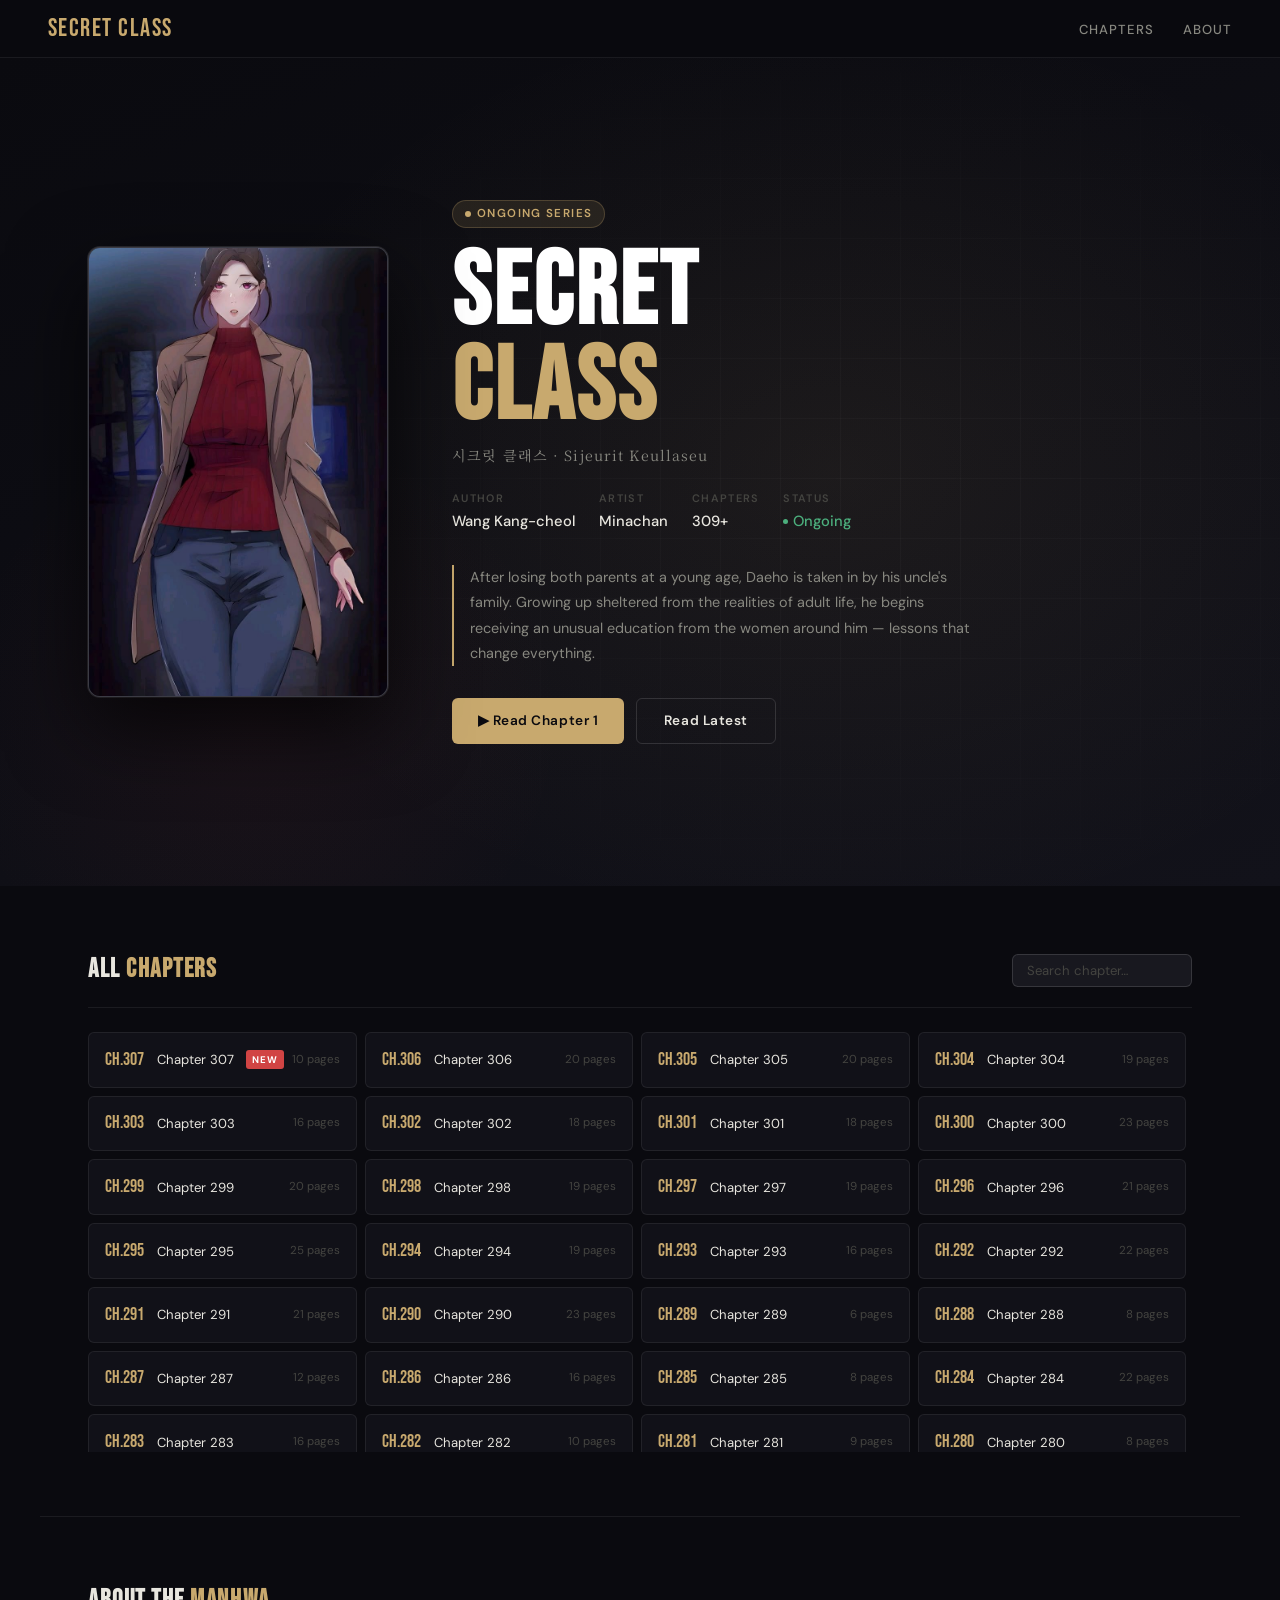
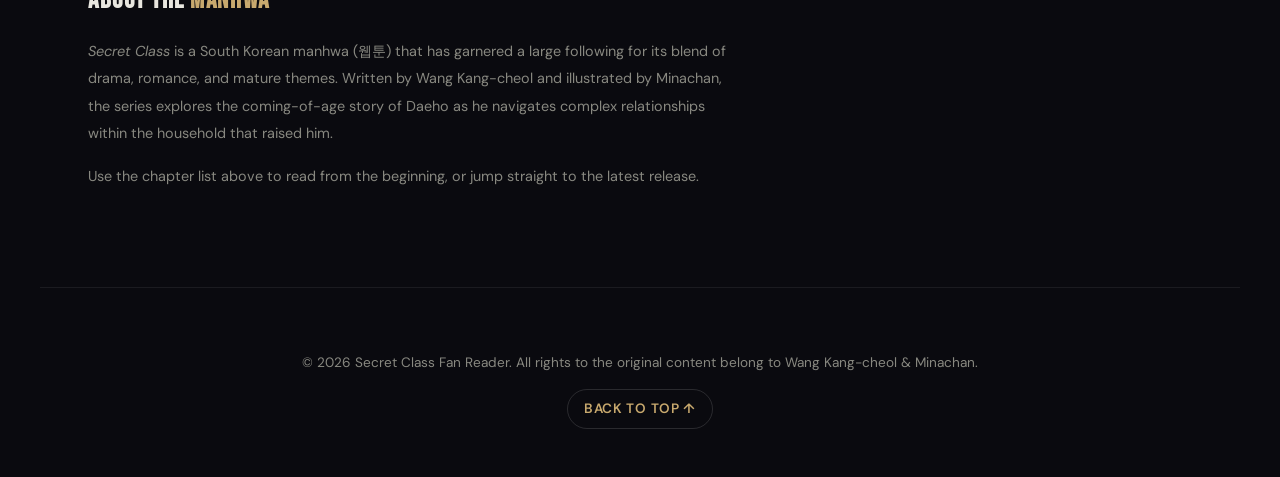
==== commit 716b7729: "updated hero-cover" ====
--- a/index.html
+++ b/index.html
@@ -59,7 +59,7 @@
   <div class="hero-inner">
 
     <div class="hero-cover">
-  <img src="assets/cover.webp" width="736" height="1308" alt="Secret Class cover art" class="hero-cover-img" loading="eager" fetchpriority="high">
+  <img src="assets/cover.webp"alt="Secret Class cover art" class="hero-cover-img" loading="eager" fetchpriority="high">
 </div>
 
     <div class="hero-content">
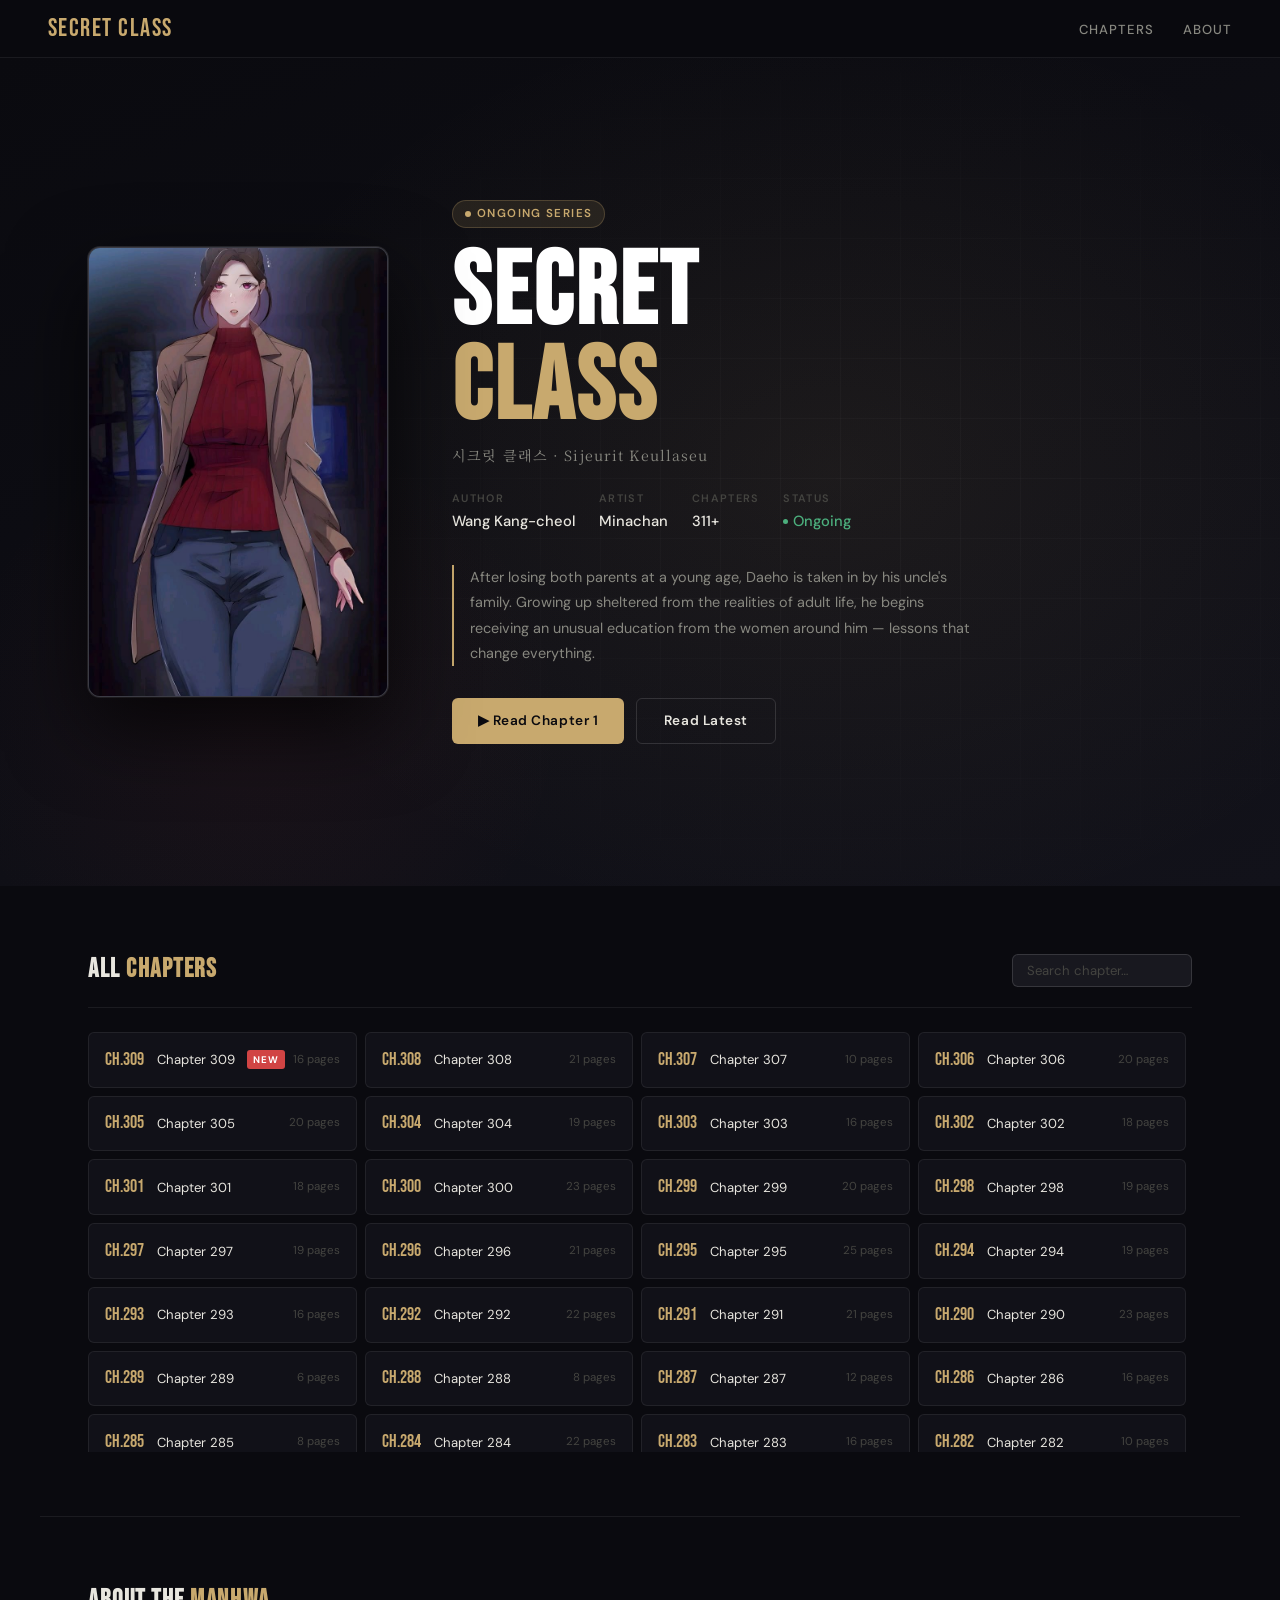
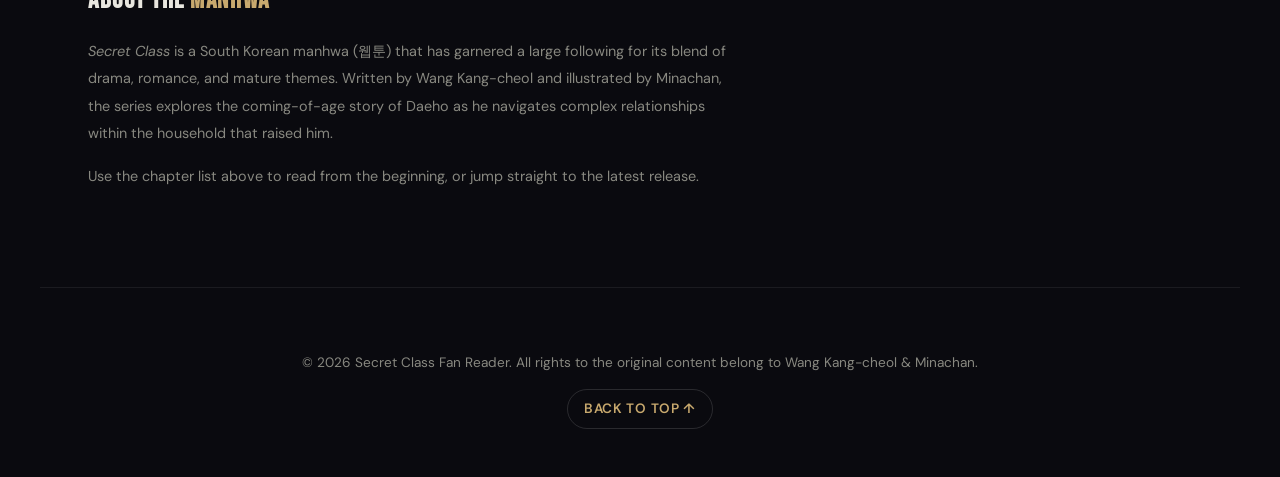
==== commit 73dec3f5: "Add Google Analytics tag (G-3BD0E3986K)" ====
--- a/index.html
+++ b/index.html
@@ -40,6 +40,15 @@
   "genre":    ["Romance", "Drama", "Mature", "School Life", "Slice of Life"],
   "status":   "Ongoing"
 }
+</script>
+<!-- Google tag (gtag.js) -->
+<script async src="https://www.googletagmanager.com/gtag/js?id=G-3BD0E3986K"></script>
+<script>
+  window.dataLayer = window.dataLayer || [];
+  function gtag(){dataLayer.push(arguments);}
+  gtag('js', new Date());
+
+  gtag('config', 'G-3BD0E3986K');
 </script>
 </head>
 <body>
